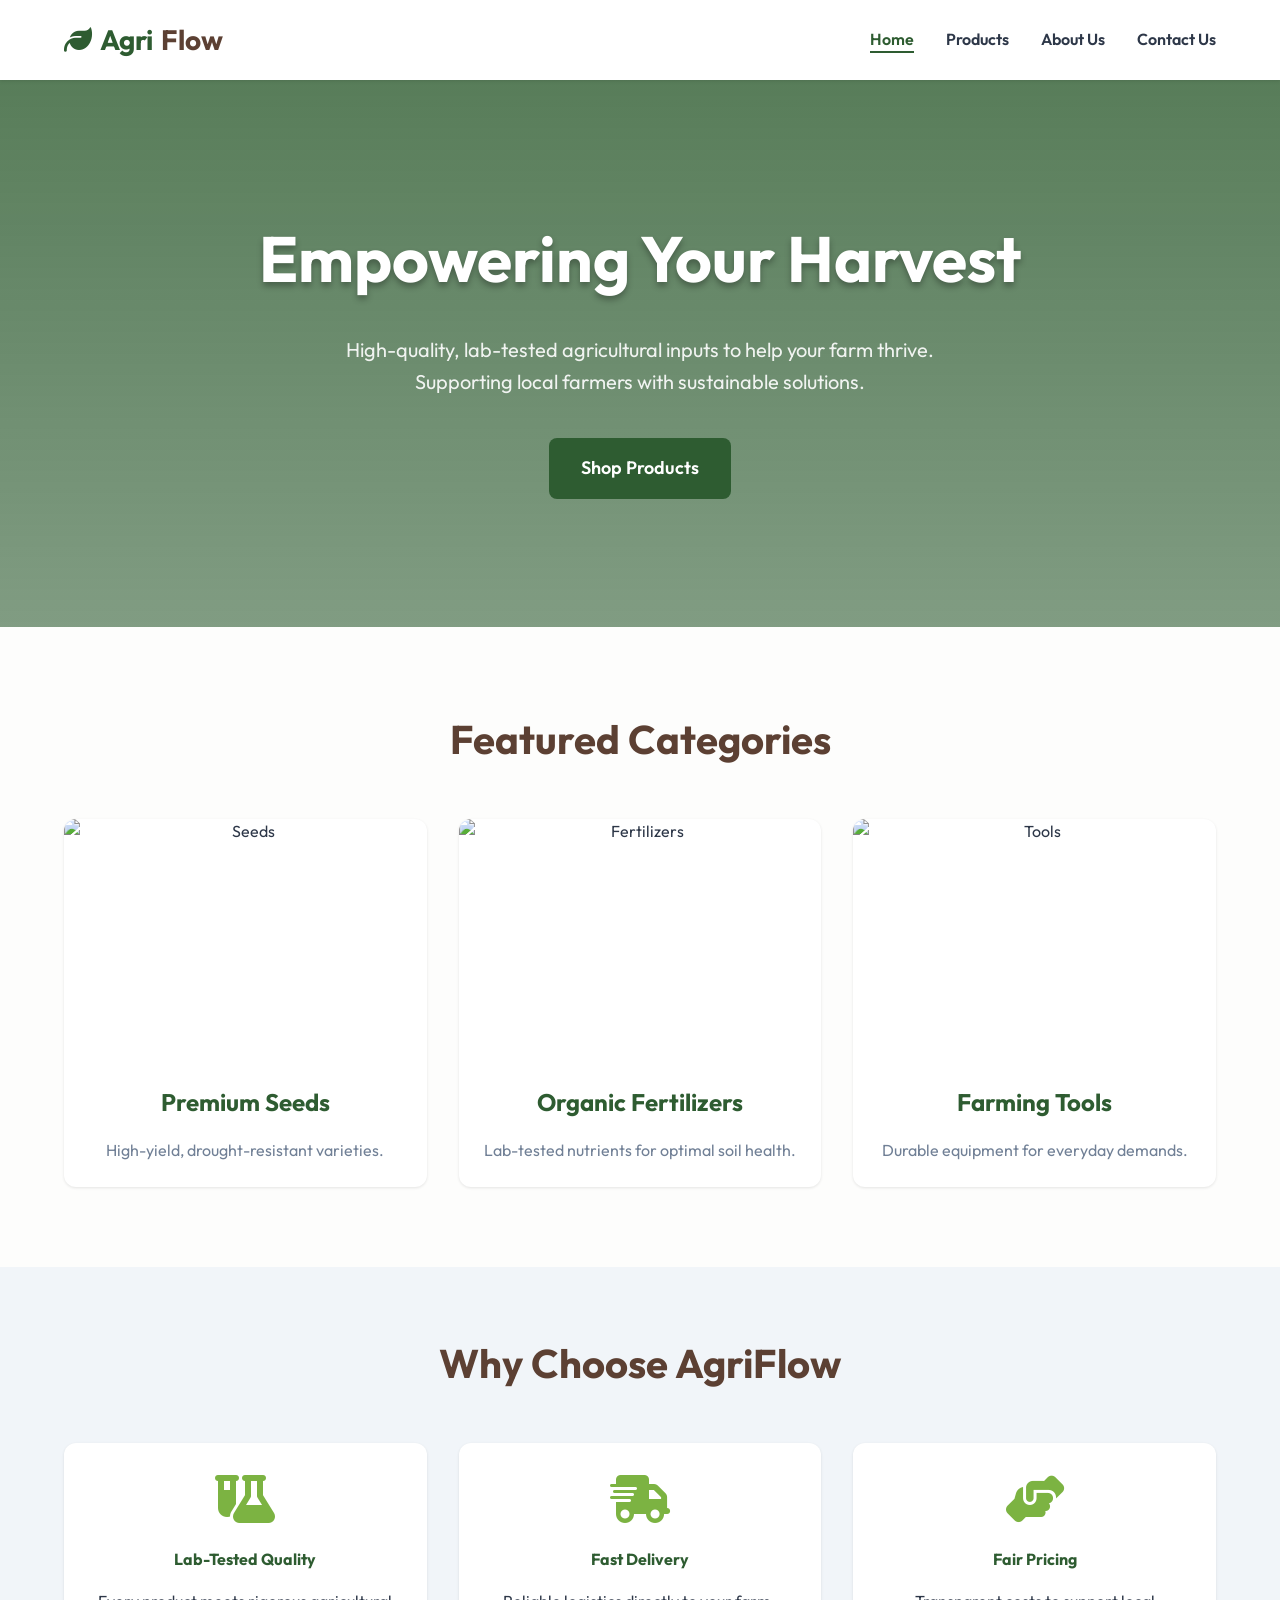
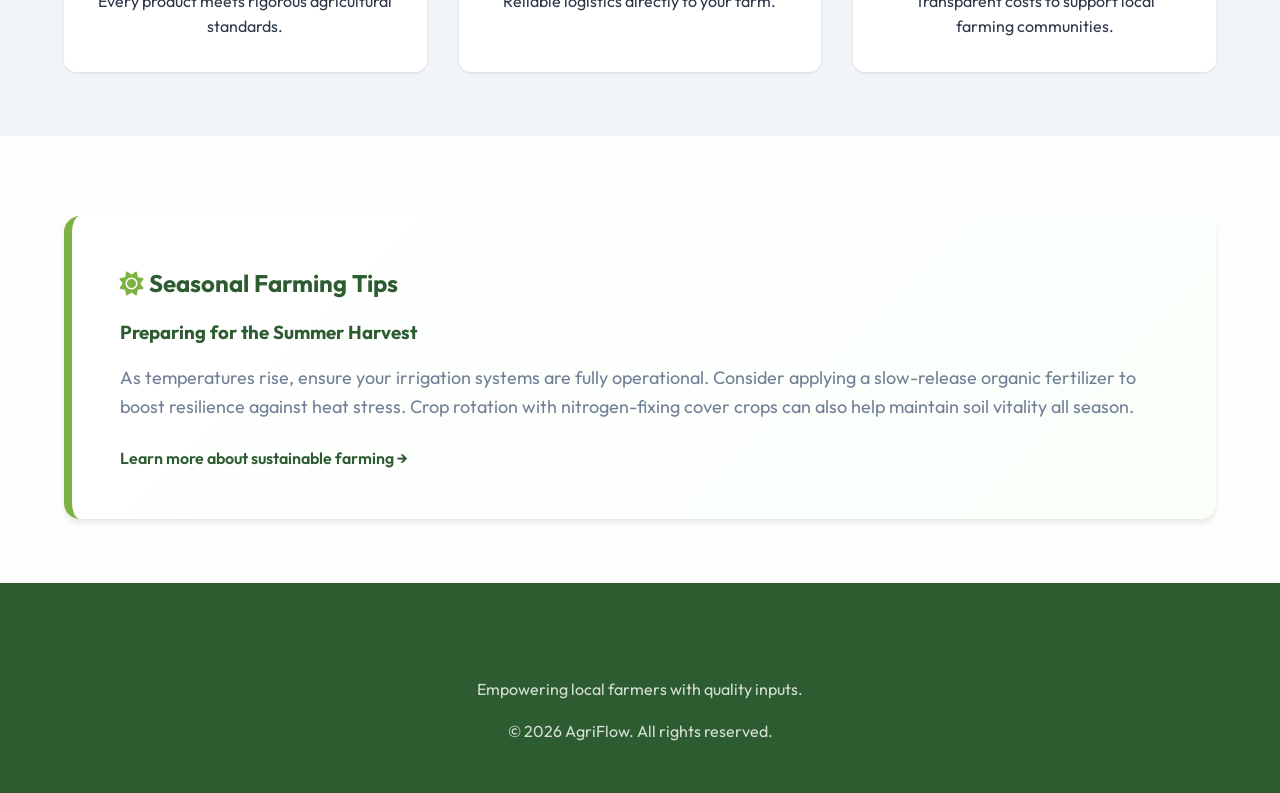
==== index.html @ 98628c06 "commiting the website files" ====
<!DOCTYPE html>
<html lang="en">
<head>
    <meta charset="UTF-8">
    <meta name="viewport" content="width=device-width, initial-scale=1.0">
    <title>AgriFlow - Empowering Your Harvest</title>
    <!-- SEO Meta -->
    <meta name="description" content="AgriFlow provides high-quality, lab-tested agricultural inputs including seeds, fertilizers, and tools at fair prices to support local farmers.">
    <!-- CSS -->
    <link rel="stylesheet" href="styles.css">
    <!-- Font Awesome for Icons -->
    <link rel="stylesheet" href="https://cdnjs.cloudflare.com/ajax/libs/font-awesome/6.4.0/css/all.min.css">
</head>
<body>

    <!-- Header Navigation -->
    <header>
        <div class="container nav-container">
            <a href="#home" class="logo">
                <i class="fa-solid fa-leaf"></i> Agri<span>Flow</span>
            </a>
            <button class="mobile-menu-btn" id="mobileMenuBtn">
                <i class="fa-solid fa-bars"></i>
            </button>
            <ul class="nav-links" id="navLinks">
                <li><a href="#home" class="nav-item">Home</a></li>
                <li><a href="#products" class="nav-item">Products</a></li>
                <li><a href="#about" class="nav-item">About Us</a></li>
                <li><a href="#contact" class="nav-item">Contact Us</a></li>
            </ul>
        </div>
    </header>

    <!-- Main Content Area -->
    <main>
        <!-- HOME VIEW -->
        <section id="home" class="view">
            <!-- Hero Section -->
            <div class="hero">
                <div class="container hero-content">
                    <h1>Empowering Your Harvest</h1>
                    <p>High-quality, lab-tested agricultural inputs to help your farm thrive. Supporting local farmers with sustainable solutions.</p>
                    <a href="#products" class="btn btn-primary btn-large">Shop Products</a>
                </div>
            </div>

            <!-- Featured Categories -->
            <section class="featured-section container">
                <h2 class="text-center section-title">Featured Categories</h2>
                <div class="grid-3">
                    <div class="category-card" onclick="window.location.hash='products'">
                        <img src="https://images.unsplash.com/photo-1599553861200-a35dc496bb0d?auto=format&fit=crop&q=80&w=400" alt="Seeds">
                        <h3>Premium Seeds</h3>
                        <p>High-yield, drought-resistant varieties.</p>
                    </div>
                    <div class="category-card" onclick="window.location.hash='products'">
                        <img src="https://images.unsplash.com/photo-1628163539097-9e473bfacb47?auto=format&fit=crop&q=80&w=400" alt="Fertilizers">
                        <h3>Organic Fertilizers</h3>
                        <p>Lab-tested nutrients for optimal soil health.</p>
                    </div>
                    <div class="category-card" onclick="window.location.hash='products'">
                        <img src="https://images.unsplash.com/photo-1416879598555-66774619969f?auto=format&fit=crop&q=80&w=400" alt="Tools">
                        <h3>Farming Tools</h3>
                        <p>Durable equipment for everyday demands.</p>
                    </div>
                </div>
            </section>

            <!-- Why Choose Us -->
            <section class="why-us bg-light">
                <div class="container">
                    <h2 class="text-center section-title">Why Choose AgriFlow</h2>
                    <div class="grid-3">
                        <div class="feature-item">
                            <i class="fa-solid fa-flask-vial"></i>
                            <h4>Lab-Tested Quality</h4>
                            <p>Every product meets rigorous agricultural standards.</p>
                        </div>
                        <div class="feature-item">
                            <i class="fa-solid fa-truck-fast"></i>
                            <h4>Fast Delivery</h4>
                            <p>Reliable logistics directly to your farm.</p>
                        </div>
                        <div class="feature-item">
                            <i class="fa-solid fa-handshake-angle"></i>
                            <h4>Fair Pricing</h4>
                            <p>Transparent costs to support local farming communities.</p>
                        </div>
                    </div>
                </div>
            </section>

            <!-- Seasonal Tips Snippet -->
            <section class="tips-section container">
                <div class="tips-card">
                    <div class="tips-content">
                        <h2><i class="fa-solid fa-sun text-accent"></i> Seasonal Farming Tips</h2>
                        <h3>Preparing for the Summer Harvest</h3>
                        <p>As temperatures rise, ensure your irrigation systems are fully operational. Consider applying a slow-release organic fertilizer to boost resilience against heat stress. Crop rotation with nitrogen-fixing cover crops can also help maintain soil vitality all season.</p>
                        <a href="#about" class="read-more">Learn more about sustainable farming &rarr;</a>
                    </div>
                </div>
            </section>

        </section>

        <!-- PRODUCTS VIEW -->
        <section id="products" class="view">
            <div class="products-header">
                <div class="container">
                    <h1>All Products</h1>
                    <p>High-quality seeds, fertilizers, and tools for your farm.</p>
                </div>
            </div>
            <div class="container">
                <div class="product-grid" id="productGrid">
                    <!-- Products will be injected by JS -->
                </div>
            </div>
        </section>

        <!-- PRODUCT DETAIL VIEW -->
        <section id="product-detail" class="view">
             <div class="container">
                 <div class="back-btn" onclick="window.location.hash='products'">
                     <i class="fa-solid fa-arrow-left"></i> Back to Products
                 </div>
                 <div class="detail-container" id="detailContainer">
                     <!-- Detail content injected by JS -->
                 </div>
             </div>
        </section>

        <!-- ABOUT US VIEW -->
        <section id="about" class="view">
            <div class="page-header">
                <div class="container">
                    <h1>About AgriFlow</h1>
                    <p>Committed to supporting sustainable farming communities.</p>
                </div>
            </div>
            <div class="container">
                <div class="about-content">
                    <div class="about-text">
                        <h2 style="color: var(--secondary-brown); font-size: 2rem; margin-bottom: 1.5rem;">Our Mission to Support Local Farmers</h2>
                        <p style="font-size: 1.125rem; color: var(--text-light); margin-bottom: 1.5rem;">At AgriFlow, our mission is to provide local farmers with high-quality, lab-tested agricultural inputs at fair and transparent prices. We understand that your harvest depends on reliable supplies, which is why we meticulously source every seed, fertilizer, and tool we offer.</p>
                        <p style="font-size: 1.125rem; color: var(--text-light); margin-bottom: 1.5rem;">We are also deeply committed to sustainable farming practices. By partnering with leading agronomists and eco-conscious suppliers, ensuring that our products not only boost your yield but also preserve soil health for generations to come.</p>
                        <p style="font-size: 1.125rem; color: var(--text-light);">We are more than just an e-commerce platform; we are your partner in growth.</p>
                    </div>
                    <div class="about-image">
                        <img src="https://images.unsplash.com/photo-1595841696677-647d6d37617b?auto=format&fit=crop&q=80&w=800" alt="Farmers working in field">
                    </div>
                </div>
            </div>
        </section>

        <!-- CONTACT US VIEW -->
        <section id="contact" class="view">
            <div class="page-header">
                <div class="container">
                    <h1>Contact Us</h1>
                    <p>We're here to help you grow.</p>
                </div>
            </div>
            <div class="container contact-container">
                
                <!-- Contact Form -->
                <div>
                    <h2 style="color: var(--secondary-brown); margin-bottom: 1.5rem; font-size: 2rem;">Send Us a Message</h2>
                    <form id="contactForm" onsubmit="event.preventDefault(); alert('Message sent successfully!'); this.reset();">
                        <div class="form-group">
                            <label for="contactName">Name</label>
                            <input type="text" id="contactName" required placeholder="Your Name">
                        </div>
                        <div class="form-group">
                            <label for="contactEmail">Email</label>
                            <input type="email" id="contactEmail" required placeholder="your@email.com">
                        </div>
                        <div class="form-group">
                            <label for="contactMessage">Message</label>
                            <textarea id="contactMessage" rows="5" required placeholder="How can we help?"></textarea>
                        </div>
                        <button type="submit" class="btn btn-primary" style="width: 100%;">Send Message <i class="fa-solid fa-paper-plane"></i></button>
                    </form>
                </div>

                <!-- Contact Info -->
                <div class="contact-info-card">
                    <h2 style="color: var(--secondary-brown); margin-bottom: 2rem; font-size: 2rem;">Get In Touch</h2>
                    
                    <div class="contact-info-item">
                        <i class="fa-solid fa-envelope"></i>
                        <div>
                            <h4 style="margin-bottom: 0.25rem;">Email Us</h4>
                            <p style="color: var(--text-light);">support@agriflow.com</p>
                        </div>
                    </div>
                    
                    <div class="contact-info-item">
                        <i class="fa-solid fa-location-dot"></i>
                        <div>
                            <h4 style="margin-bottom: 0.25rem;">Visit Our Warehouse</h4>
                            <p style="color: var(--text-light);">450 Green Valley Road<br>Agricultural District<br>Farmville, CA 90210</p>
                        </div>
                    </div>

                    <!-- Map Placeholder -->
                    <div class="map-placeholder">
                        <span><i class="fa-solid fa-map-location-dot fa-2x"></i><br>Google Map Placeholder</span>
                    </div>
                </div>

            </div>
        </section>
    </main>

    <!-- Modal for Order Form -->
    <div id="orderModal" class="modal-overlay">
        <div class="modal-content">
            <span class="close-btn" id="closeModal">&times;</span>
            <h2 style="color: var(--primary-green); margin-bottom: 1rem;">Complete Your Order</h2>
            <p style="color: var(--text-light); margin-bottom: 1.5rem;" id="orderProductName">Product Name</p>
            
            <form id="orderForm">
                <div class="form-group">
                    <label for="orderName">Full Name</label>
                    <input type="text" id="orderName" required placeholder="John Doe">
                </div>
                <div class="form-group">
                    <label for="orderPhone">Phone Number</label>
                    <input type="tel" id="orderPhone" required placeholder="+1 (555) 000-0000">
                </div>
                <div class="form-group">
                    <label for="orderAddress">Delivery Address</label>
                    <textarea id="orderAddress" rows="3" required placeholder="123 Farm Lane..."></textarea>
                </div>
                <button type="submit" class="btn btn-primary" style="width: 100%;">Confirm Order</button>
            </form>
        </div>
    </div>

    <!-- Success Popup -->
    <div id="successPopup" class="popup-overlay">
        <div class="popup-content">
            <i class="fa-solid fa-circle-check popup-icon"></i>
            <h2>Order Confirmed!</h2>
            <p>Our team will contact you shortly to arrange delivery.</p>
            <button class="btn btn-primary" id="closePopup" style="margin-top: 1.5rem;">Continue Shopping</button>
        </div>
    </div>

    <!-- Footer -->
    <footer>
        <div class="container">
            <h3>AgriFlow</h3>
            <p>Empowering local farmers with quality inputs.</p>
            <p>&copy; 2026 AgriFlow. All rights reserved.</p>
        </div>
    </footer>

    <!-- Scripts -->
    <script src="app.js"></script>
</body>
</html>
---- styles.css ----
/* Google Fonts */
@import url('https://fonts.googleapis.com/css2?family=Outfit:wght@300;400;600;700&display=swap');

:root {
  --primary-green: #2e5c31;    /* Earthy Green */
  --primary-dark: #1f3f22;     /* Deeper Green for hover */
  --secondary-brown: #5c4033;  /* Deep Brown */
  --accent: #7cb342;           /* Bright accent green */
  --bg-white: #fdfdfc;         /* Clean off-white */
  --surface-white: #ffffff;
  --text-dark: #2d3748;
  --text-light: #718096;
  --border-color: #e2e8f0;
  --shadow-sm: 0 1px 3px rgba(0,0,0,0.1);
  --shadow-md: 0 4px 6px -1px rgba(0,0,0,0.1);
  --shadow-lg: 0 10px 15px -3px rgba(0,0,0,0.1);
  --transition: all 0.3s ease;
}

* {
  margin: 0;
  padding: 0;
  box-sizing: border-box;
}

body {
  font-family: 'Outfit', sans-serif;
  background-color: var(--bg-white);
  color: var(--text-dark);
  line-height: 1.6;
  overflow-x: hidden;
}

/* Base Styles */
h1, h2, h3, h4 { color: var(--primary-green); font-weight: 700; margin-bottom: 1rem; }
a { text-decoration: none; color: inherit; transition: var(--transition); }
img { max-width: 100%; display: block; }
button { cursor: pointer; font-family: inherit; transition: var(--transition); border: none; }

.btn {
  display: inline-block;
  padding: 0.75rem 1.5rem;
  border-radius: 8px;
  font-weight: 600;
  text-align: center;
}
.btn-primary {
  background-color: var(--primary-green);
  color: white;
}
.btn-primary:hover {
  background-color: var(--primary-dark);
  transform: translateY(-2px);
  box-shadow: var(--shadow-md);
}

.container {
  max-width: 1200px;
  margin: 0 auto;
  padding: 0 1.5rem;
}

/* Header & Nav */
header {
  background-color: var(--surface-white);
  box-shadow: var(--shadow-sm);
  position: sticky;
  top: 0;
  z-index: 100;
}
.nav-container {
  display: flex;
  justify-content: space-between;
  align-items: center;
  height: 80px;
}
.logo {
  font-size: 1.75rem;
  font-weight: 700;
  color: var(--primary-green);
  display: flex;
  align-items: center;
  gap: 0.5rem;
}
.logo span {
  color: var(--secondary-brown);
}
.nav-links {
  display: flex;
  gap: 2rem;
  list-style: none;
}
.nav-links a {
  font-weight: 600;
  color: var(--text-dark);
  position: relative;
}
.nav-links a:hover, .nav-links a.active {
  color: var(--primary-green);
}
.nav-links a::after {
  content: '';
  position: absolute;
  width: 0;
  height: 2px;
  bottom: -4px;
  left: 0;
  background-color: var(--primary-green);
  transition: var(--transition);
}
.nav-links a:hover::after, .nav-links a.active::after {
  width: 100%;
}

.mobile-menu-btn {
  display: none;
  font-size: 1.5rem;
  background: none;
  color: var(--primary-green);
}

/* View Toggling */
.view {
  display: none;
  opacity: 0;
  transition: opacity 0.4s ease;
  min-height: calc(100vh - 160px); 
  padding-bottom: 4rem;
}
.view.active {
  display: block;
  opacity: 1;
}

/* Common Layout Utilities */
.text-center { text-align: center; }
.section-title { font-size: 2.5rem; margin-bottom: 3rem; color: var(--secondary-brown); }
.bg-light { background-color: #f1f5f9; padding: 4rem 0; }
.grid-3 {
  display: grid;
  grid-template-columns: repeat(3, 1fr);
  gap: 2rem;
}
.text-accent { color: var(--accent); }

/* Buttons */
.btn-large {
  padding: 1rem 2rem;
  font-size: 1.125rem;
}

/* Hero Section */
.hero {
  background: linear-gradient(rgba(46, 92, 49, 0.8), rgba(46, 92, 49, 0.6)), url('https://images.unsplash.com/photo-1592982537447-6ec21a2dc8fa?auto=format&fit=crop&q=80&w=1920') center/cover no-repeat;
  color: white;
  padding: 8rem 0;
  text-align: center;
}
.hero-content h1 {
  font-size: 4rem;
  color: white;
  margin-bottom: 1.5rem;
  text-shadow: 0 4px 6px rgba(0,0,0,0.3);
}
.hero-content p {
  font-size: 1.25rem;
  max-width: 600px;
  margin: 0 auto 2.5rem auto;
  opacity: 0.9;
}

/* Category Cards */
.featured-section { margin-top: 5rem; margin-bottom: 5rem; }
.category-card {
  background: var(--surface-white);
  border-radius: 12px;
  overflow: hidden;
  box-shadow: var(--shadow-sm);
  transition: var(--transition);
  cursor: pointer;
  text-align: center;
}
.category-card:hover {
  transform: translateY(-8px);
  box-shadow: var(--shadow-lg);
}
.category-card img {
  width: 100%;
  height: 240px;
  object-fit: cover;
}
.category-card h3 {
  margin-top: 1.5rem;
  font-size: 1.5rem;
  color: var(--primary-green);
}
.category-card p {
  padding: 0 1.5rem 1.5rem;
  color: var(--text-light);
}

/* Why Choose Us */
.feature-item {
  text-align: center;
  padding: 2rem;
  background: var(--surface-white);
  border-radius: 12px;
  box-shadow: var(--shadow-sm);
}
.feature-item i {
  font-size: 3rem;
  color: var(--accent);
  margin-bottom: 1.5rem;
}

/* Tips Section */
.tips-section { margin-top: 5rem; }
.tips-card {
  background: linear-gradient(135deg, var(--surface-white) 0%, #fafffa 100%);
  border-radius: 16px;
  padding: 3rem;
  border-left: 8px solid var(--accent);
  box-shadow: var(--shadow-md);
}
.tips-content p { color: var(--text-light); margin-bottom: 1.5rem; font-size: 1.125rem; }
.read-more { color: var(--primary-green); font-weight: 600; display: inline-flex; align-items: center; }
.read-more:hover { color: var(--accent); }

/* Responsive */
@media (max-width: 992px) {
  .grid-3 { grid-template-columns: repeat(2, 1fr); }
  .hero-content h1 { font-size: 3rem; }
}
@media (max-width: 768px) {
  .grid-3 { grid-template-columns: 1fr; }
  .hero-content h1 { font-size: 2.5rem; }
  
  .nav-links {
    display: none;
    position: absolute;
    top: 80px;
    left: 0;
    width: 100%;
    background: var(--surface-white);
    flex-direction: column;
    padding: 1rem;
    box-shadow: var(--shadow-md);
    gap: 1rem;
  }
  .nav-links.show { display: flex; }
  .mobile-menu-btn { display: block; }
  .btn { width: 100%; }
}

/* Products View specific styles */
.products-header {
  background: var(--primary-green);
  color: white;
  padding: 4rem 0;
  text-align: center;
  margin-bottom: 3rem;
}
.products-header h1 { color: white; margin-bottom: 1rem; }
.product-grid {
  display: grid;
  grid-template-columns: repeat(auto-fill, minmax(280px, 1fr));
  gap: 2rem;
  padding-bottom: 4rem;
}
.product-card {
  background: var(--surface-white);
  border-radius: 12px;
  overflow: hidden;
  box-shadow: var(--shadow-sm);
  transition: var(--transition);
  cursor: pointer;
  display: flex;
  flex-direction: column;
}
.product-card:hover {
  transform: translateY(-5px);
  box-shadow: var(--shadow-md);
}
.product-card img {
  width: 100%;
  height: 220px;
  object-fit: cover;
}
.product-card-body {
  padding: 1.5rem;
  flex: 1;
  display: flex;
  flex-direction: column;
}
.product-title {
  font-size: 1.25rem;
  color: var(--primary-green);
  margin-bottom: 0.5rem;
}
.product-price {
  font-size: 1.5rem;
  font-weight: 700;
  color: var(--secondary-brown);
  margin-bottom: 1rem;
  margin-top: auto;
}

/* Detail View Styles */
.detail-container {
  max-width: 900px;
  margin: 3rem auto;
  background: var(--surface-white);
  border-radius: 16px;
  overflow: hidden;
  box-shadow: var(--shadow-md);
  display: flex;
  flex-direction: column;
}
@media (min-width: 768px) {
  .detail-container { flex-direction: row; }
}
.detail-image {
  flex: 1;
  min-height: 300px;
}
.detail-image img {
  width: 100%;
  height: 100%;
  object-fit: cover;
}
.detail-content {
  flex: 1;
  padding: 3rem;
}
.detail-content h1 { font-size: 2rem; margin-bottom: 0.5rem; }
.detail-content .price { font-size: 1.75rem; font-weight: 700; color: var(--secondary-brown); margin-bottom: 1.5rem; }
.detail-content h3 { font-size: 1.125rem; margin-top: 1.5rem; margin-bottom: 0.5rem; color: var(--text-dark); }
.detail-content ul { padding-left: 1.5rem; color: var(--text-light); margin-bottom: 1.5rem; }
.detail-content p { color: var(--text-light); margin-bottom: 1.5rem; }
.back-btn {
  display: inline-flex;
  align-items: center;
  gap: 0.5rem;
  color: var(--text-light);
  font-weight: 600;
  cursor: pointer;
  margin-bottom: 2rem;
  transition: var(--transition);
}
.back-btn:hover { color: var(--primary-green); }

/* Modals & Popups */
.modal-overlay, .popup-overlay {
  position: fixed;
  top: 0; left: 0; width: 100%; height: 100%;
  background: rgba(0, 0, 0, 0.5);
  display: flex;
  align-items: center;
  justify-content: center;
  z-index: 1000;
  opacity: 0;
  pointer-events: none;
  transition: opacity 0.3s ease;
}
.modal-overlay.active, .popup-overlay.active {
  opacity: 1;
  pointer-events: auto;
}
.modal-content, .popup-content {
  background: var(--surface-white);
  padding: 2.5rem;
  border-radius: 16px;
  width: 90%;
  max-width: 500px;
  position: relative;
  transform: translateY(-20px);
  transition: transform 0.3s ease;
  box-shadow: var(--shadow-lg);
}
.modal-overlay.active .modal-content, .popup-overlay.active .popup-content {
  transform: translateY(0);
}
.close-btn {
  position: absolute;
  top: 1rem; right: 1.5rem;
  font-size: 1.5rem;
  cursor: pointer;
  color: var(--text-light);
}
.close-btn:hover { color: var(--text-dark); }

/* Forms */
.form-group { margin-bottom: 1.5rem; }
.form-group label {
  display: block;
  font-weight: 600;
  margin-bottom: 0.5rem;
  color: var(--text-dark);
}
.form-group input, .form-group textarea {
  width: 100%;
  padding: 0.75rem 1rem;
  border: 1px solid var(--border-color);
  border-radius: 8px;
  font-family: inherit;
  font-size: 1rem;
  transition: var(--transition);
}
.form-group input:focus, .form-group textarea:focus {
  outline: none;
  border-color: var(--primary-green);
  box-shadow: 0 0 0 3px rgba(46, 92, 49, 0.1);
}

.popup-content { text-align: center; }
.popup-icon { font-size: 4rem; color: var(--accent); margin-bottom: 1rem; }

/* About & Contact Views */
.page-header {
  background: var(--primary-green);
  color: white;
  padding: 4rem 0;
  text-align: center;
  margin-bottom: 3rem;
}
.page-header h1 { color: white; margin-bottom: 1rem; }

.about-content {
  display: grid;
  grid-template-columns: 1fr;
  gap: 3rem;
  align-items: center;
  margin-bottom: 4rem;
}
@media (min-width: 768px) {
  .about-content { grid-template-columns: 1fr 1fr; }
}
.about-image img {
  border-radius: 16px;
  box-shadow: var(--shadow-md);
}

.contact-container {
  display: grid;
  grid-template-columns: 1fr;
  gap: 3rem;
  margin-bottom: 4rem;
}
@media (min-width: 768px) {
  .contact-container { grid-template-columns: 1fr 1fr; }
}
.contact-info-card {
  background: var(--bg-white);
  padding: 2.5rem;
  border-radius: 12px;
  box-shadow: var(--shadow-sm);
  height: 100%;
}
.contact-info-item {
  display: flex;
  align-items: flex-start;
  gap: 1rem;
  margin-bottom: 2rem;
}
.contact-info-item i {
  font-size: 1.5rem;
  color: var(--accent);
  margin-top: 0.25rem;
}
.map-placeholder {
  width: 100%;
  height: 250px;
  background-color: #e2e8f0;
  border-radius: 8px;
  display: flex;
  align-items: center;
  justify-content: center;
  color: var(--text-light);
  margin-top: 2rem;
}

/* Footer */
footer {
  background-color: var(--primary-green);
  color: white;
  padding: 3rem 0;
  text-align: center;
}
footer a { color: var(--accent); }
footer p { opacity: 0.8; margin-top: 1rem; }
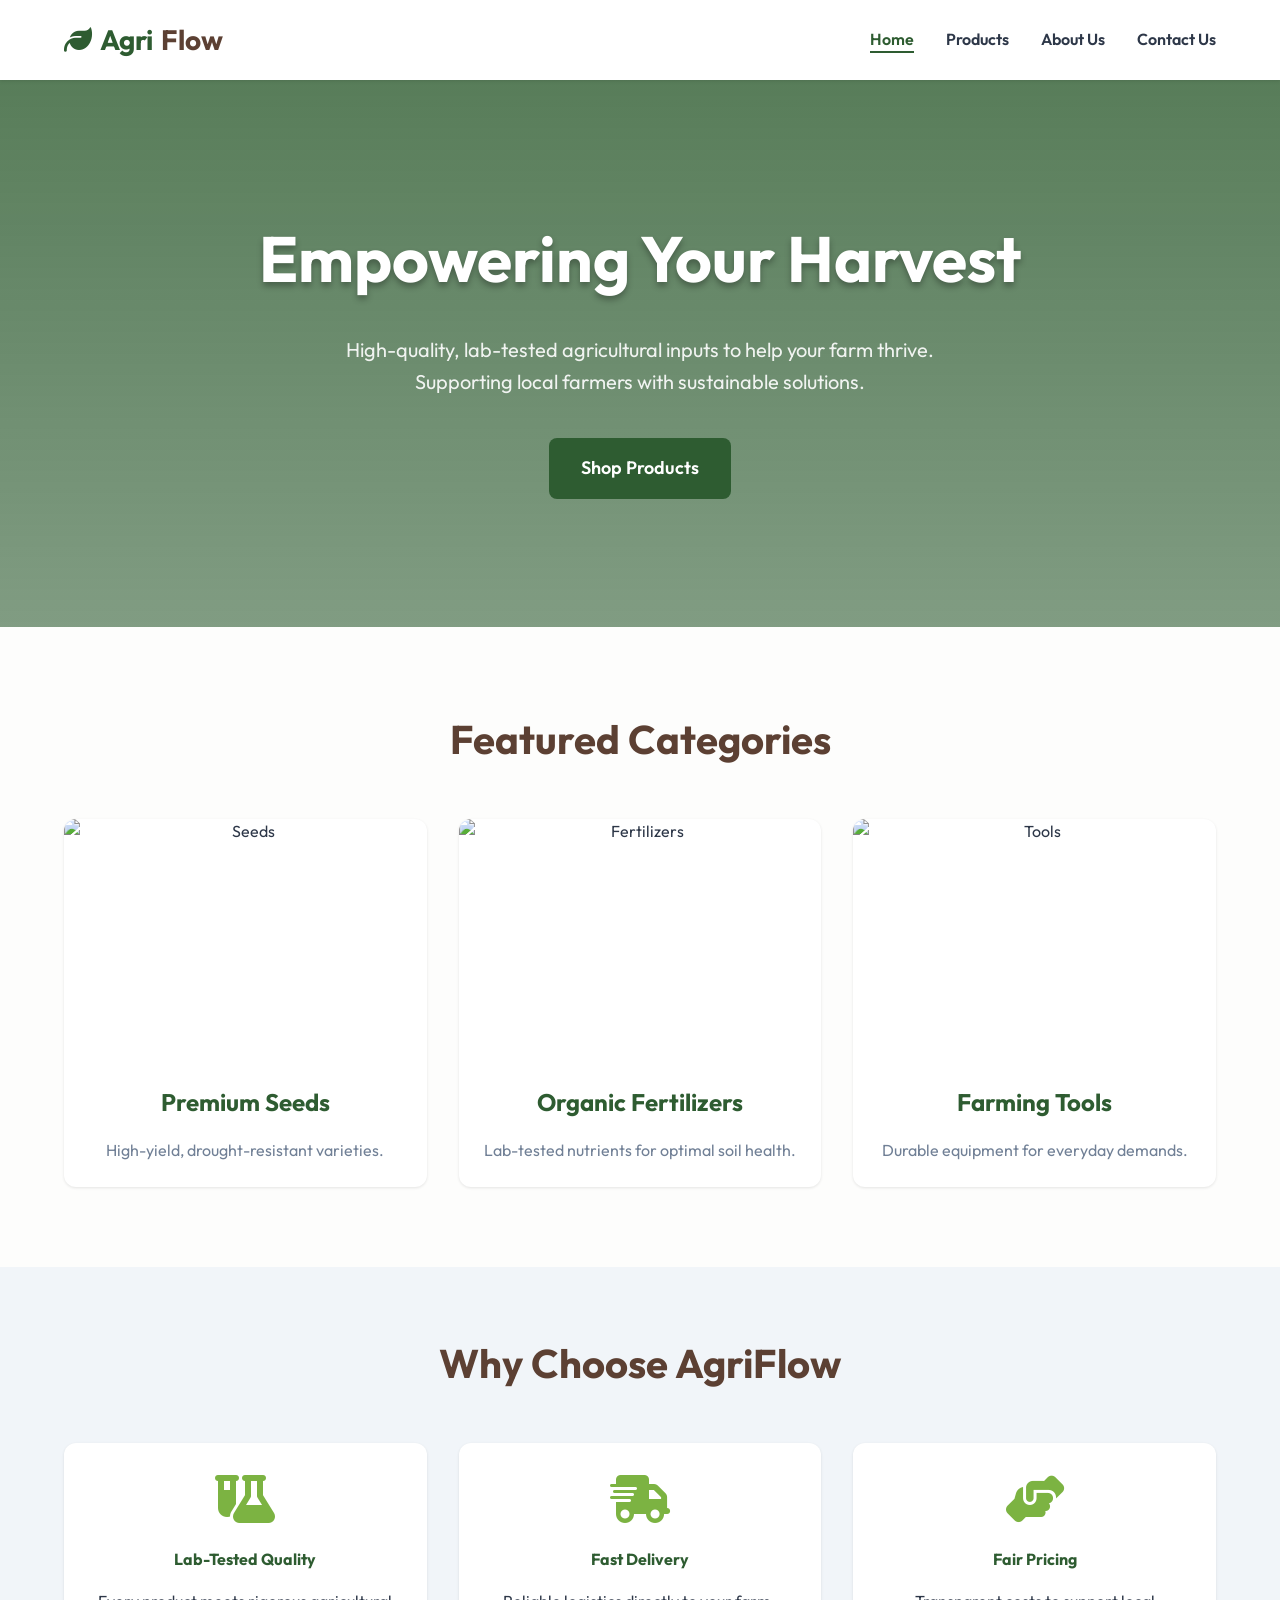
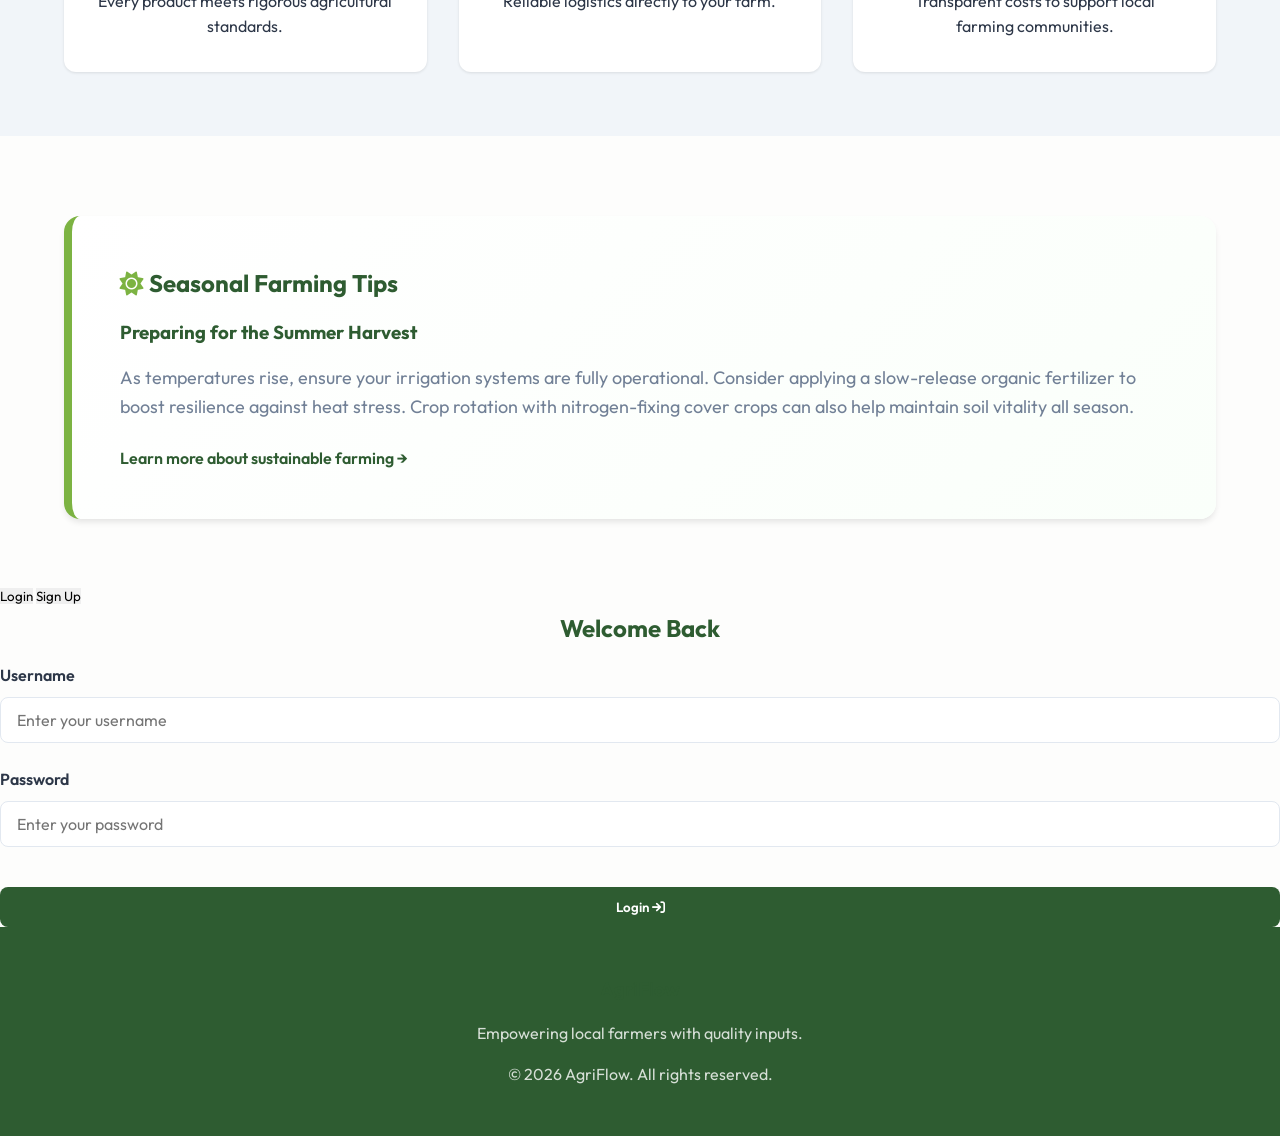
==== commit e54bd103: "Add authentication overlay with login and signup forms" ====
--- a/index.html
+++ b/index.html
@@ -249,6 +249,54 @@
         </div>
     </div>
 
+    <!-- Authentication Overlay (Cannot be closed without logging in) -->
+    <div id="authOverlay" class="auth-overlay">
+        <div class="auth-box">
+            <div class="auth-tabs">
+                <button class="auth-tab active" id="tabLogin">Login</button>
+                <button class="auth-tab" id="tabSignup">Sign Up</button>
+            </div>
+            
+            <!-- Login Form -->
+            <form id="loginForm" class="auth-form active">
+                <h2 style="color: var(--primary-green); margin-bottom: 1rem; text-align: center;">Welcome Back</h2>
+                <div class="form-group">
+                    <label for="loginUsername">Username</label>
+                    <input type="text" id="loginUsername" required placeholder="Enter your username">
+                </div>
+                <div class="form-group">
+                    <label for="loginPassword">Password</label>
+                    <input type="password" id="loginPassword" required placeholder="Enter your password">
+                </div>
+                <p id="loginError" class="auth-error"></p>
+                <button type="submit" class="btn btn-primary" style="width: 100%; margin-top: 1rem;">Login <i class="fa-solid fa-arrow-right-to-bracket"></i></button>
+            </form>
+
+            <!-- Signup Form -->
+            <form id="signupForm" class="auth-form" style="display: none;">
+                <h2 style="color: var(--primary-green); margin-bottom: 1rem; text-align: center;">Create an Account</h2>
+                <div class="form-group">
+                    <label for="signupUsername">Username</label>
+                    <input type="text" id="signupUsername" required placeholder="Choose a username">
+                </div>
+                <div class="form-group">
+                    <label for="signupEmail">Email (Gmail)</label>
+                    <input type="email" id="signupEmail" required placeholder="your.email@gmail.com">
+                </div>
+                <div class="form-group">
+                    <label for="signupMobile">Mobile Number</label>
+                    <input type="tel" id="signupMobile" required placeholder="Your phone number">
+                </div>
+                <div class="form-group">
+                    <label for="signupPassword">Password</label>
+                    <input type="password" id="signupPassword" required placeholder="Create a password">
+                </div>
+                <p id="signupError" class="auth-error"></p>
+                <button type="submit" class="btn btn-primary" style="width: 100%; margin-top: 1rem;">Sign Up <i class="fa-solid fa-user-plus"></i></button>
+            </form>
+        </div>
+    </div>
+
     <!-- Footer -->
     <footer>
         <div class="container">
